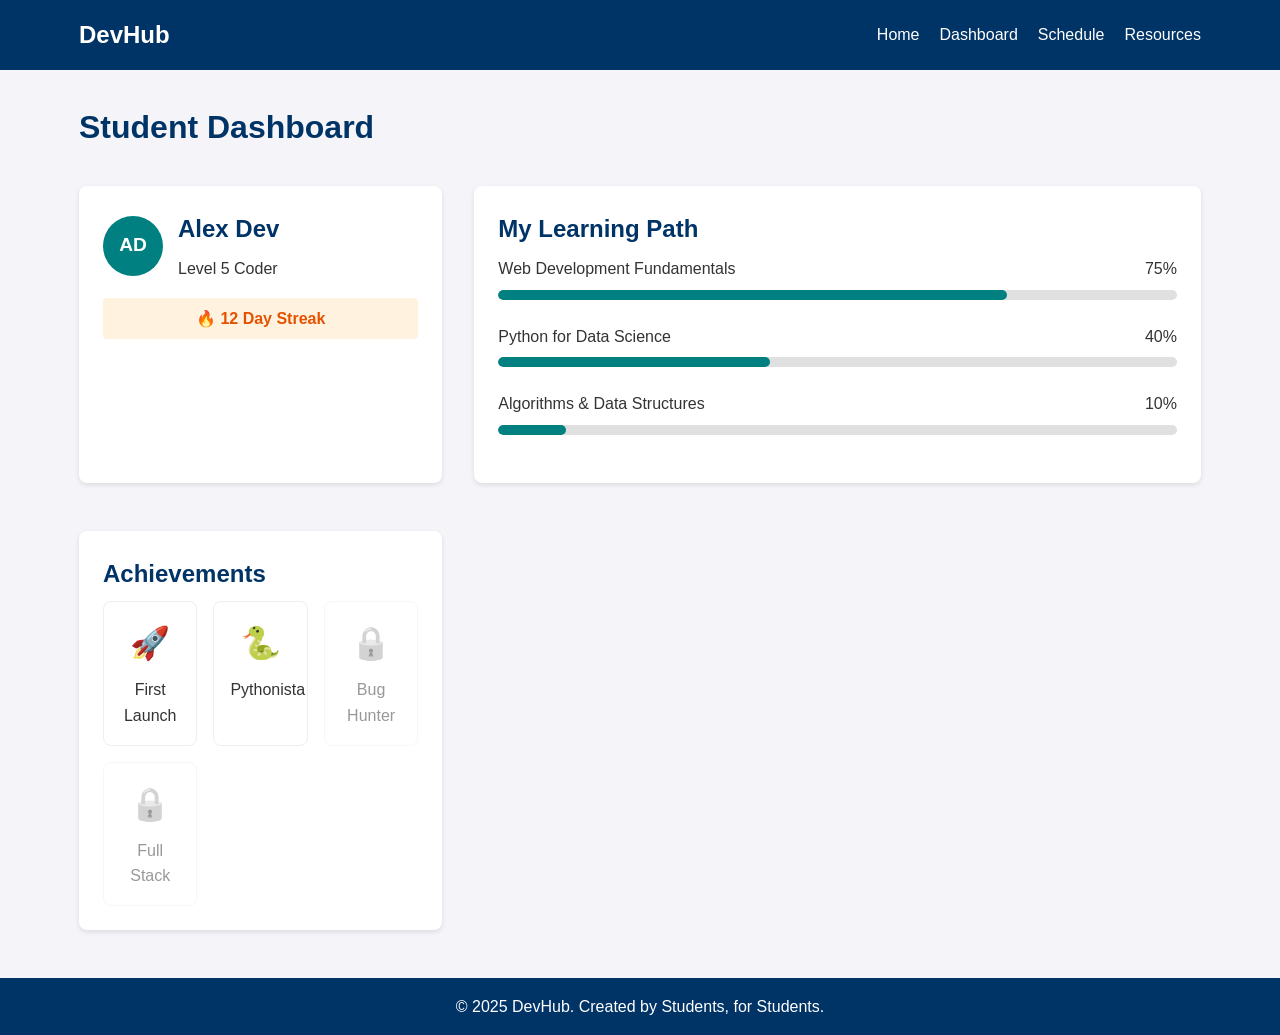
==== dashboard.html @ 488227c8 "Create DevHub website for 2025-2026 Website Design competition - Implemented Home, Dashboard, Schedu" ====
<!DOCTYPE html>
<html lang="en">
<head>
    <meta charset="UTF-8">
    <meta name="viewport" content="width=device-width, initial-scale=1.0">
    <title>Dashboard - DevHub</title>
    <link rel="stylesheet" href="css/styles.css">
    <script src="js/components.js" defer></script>
</head>
<body>
    <header></header>

    <main>
        <div class="container">
            <h1>Student Dashboard</h1>

            <div class="dashboard-grid">
                <!-- User Profile -->
                <section class="profile-card">
                    <div class="profile-header">
                        <div class="avatar">AD</div>
                        <div>
                            <h2>Alex Dev</h2>
                            <p>Level 5 Coder</p>
                        </div>
                    </div>
                    <div class="streak">
                        <p>🔥 12 Day Streak</p>
                    </div>
                </section>

                <!-- Learning Progress -->
                <section class="progress-section">
                    <h2>My Learning Path</h2>
                    <div class="progress-item">
                        <div class="progress-info">
                            <span>Web Development Fundamentals</span>
                            <span>75%</span>
                        </div>
                        <div class="progress-bar-bg">
                            <div class="progress-bar" style="width: 75%;"></div>
                        </div>
                    </div>
                    <div class="progress-item">
                        <div class="progress-info">
                            <span>Python for Data Science</span>
                            <span>40%</span>
                        </div>
                        <div class="progress-bar-bg">
                            <div class="progress-bar" style="width: 40%;"></div>
                        </div>
                    </div>
                    <div class="progress-item">
                        <div class="progress-info">
                            <span>Algorithms & Data Structures</span>
                            <span>10%</span>
                        </div>
                        <div class="progress-bar-bg">
                            <div class="progress-bar" style="width: 10%;"></div>
                        </div>
                    </div>
                </section>

                <!-- Achievements / Badges -->
                <section class="achievements-section">
                    <h2>Achievements</h2>
                    <div class="badges-grid">
                        <div class="badge">
                            <div class="badge-icon">🚀</div>
                            <span>First Launch</span>
                        </div>
                        <div class="badge">
                            <div class="badge-icon">🐍</div>
                            <span>Pythonista</span>
                        </div>
                        <div class="badge locked">
                            <div class="badge-icon">🔒</div>
                            <span>Bug Hunter</span>
                        </div>
                        <div class="badge locked">
                            <div class="badge-icon">🔒</div>
                            <span>Full Stack</span>
                        </div>
                    </div>
                </section>
            </div>
        </div>
    </main>

    <footer></footer>
</body>
</html>
---- css/styles.css ----
:root {
    --primary-color: #003366;
    --secondary-color: #008080;
    --accent-color: #FF9900;
    --bg-color: #f4f4f9;
    --text-color: #333333;
    --white: #ffffff;
    --font-main: 'Segoe UI', Tahoma, Geneva, Verdana, sans-serif;
}

* {
    box-sizing: border-box;
    margin: 0;
    padding: 0;
}

body {
    font-family: var(--font-main);
    background-color: var(--bg-color);
    color: var(--text-color);
    line-height: 1.6;
    display: flex;
    flex-direction: column;
    min-height: 100vh;
}

/* Typography */
h1, h2, h3 {
    color: var(--primary-color);
    margin-bottom: 0.5rem;
}

a {
    text-decoration: none;
    color: var(--primary-color);
}

ul {
    list-style: none;
}

/* Layout */
header {
    background-color: var(--primary-color);
    color: var(--white);
    padding: 1rem 0;
}

.container {
    width: 90%;
    max-width: 1200px;
    margin: 0 auto;
    padding: 0 15px;
}

/* Navigation */
nav {
    display: flex;
    justify-content: space-between;
    align-items: center;
}

.logo {
    font-size: 1.5rem;
    font-weight: bold;
    color: var(--white);
}

.nav-links {
    display: flex;
    gap: 20px;
}

.nav-links a {
    color: var(--white);
    font-weight: 500;
    transition: color 0.3s;
}

.nav-links a:hover {
    color: var(--accent-color);
}

.menu-toggle {
    display: none;
    font-size: 1.5rem;
    cursor: pointer;
}

/* Main Content */
main {
    flex: 1;
    padding: 2rem 0;
}

/* Footer */
footer {
    background-color: var(--primary-color);
    color: var(--white);
    text-align: center;
    padding: 1rem 0;
    margin-top: auto;
}

/* Responsive */
@media (max-width: 768px) {
    .nav-links {
        display: none;
        flex-direction: column;
        width: 100%;
        text-align: center;
        position: absolute;
        top: 60px; /* Adjust based on header height */
        left: 0;
        background-color: var(--primary-color);
        padding: 1rem 0;
    }

    .nav-links.active {
        display: flex;
    }

    .menu-toggle {
        display: block;
    }
}

/* Components */
.btn {
    display: inline-block;
    background-color: var(--secondary-color);
    color: var(--white);
    padding: 0.5rem 1rem;
    border-radius: 5px;
    transition: background 0.3s;
    border: none;
    cursor: pointer;
}

.btn:hover {
    background-color: #006666;
}

.btn-accent {
    background-color: var(--accent-color);
}

.btn-accent:hover {
    background-color: #e68a00;
}

/* Hero Section */
.hero {
    background-color: var(--primary-color);
    color: var(--white);
    padding: 4rem 0;
    text-align: center;
}

.hero h1 {
    color: var(--white);
    font-size: 2.5rem;
    margin-bottom: 1rem;
}

.hero p {
    font-size: 1.2rem;
    margin-bottom: 2rem;
    max-width: 600px;
    margin-left: auto;
    margin-right: auto;
}

/* Features Section */
.features, .testimonials {
    padding: 3rem 0;
    text-align: center;
}

.feature-grid, .testimonial-grid {
    display: grid;
    grid-template-columns: repeat(auto-fit, minmax(250px, 1fr));
    gap: 2rem;
    margin-top: 2rem;
}

.feature-card, .testimonial-card {
    background: var(--white);
    padding: 1.5rem;
    border-radius: 8px;
    box-shadow: 0 2px 5px rgba(0,0,0,0.1);
    text-align: left;
}

.feature-card h3 {
    color: var(--secondary-color);
}

/* Dashboard Styles */
.dashboard-grid {
    display: grid;
    grid-template-columns: 1fr 2fr;
    gap: 2rem;
    margin-top: 2rem;
}

@media (max-width: 768px) {
    .dashboard-grid {
        grid-template-columns: 1fr;
    }
}

.profile-card, .progress-section, .achievements-section {
    background: var(--white);
    padding: 1.5rem;
    border-radius: 8px;
    box-shadow: 0 2px 5px rgba(0,0,0,0.1);
    margin-bottom: 1rem;
}

.profile-header {
    display: flex;
    align-items: center;
    gap: 15px;
    margin-bottom: 1rem;
}

.avatar {
    width: 60px;
    height: 60px;
    background-color: var(--secondary-color);
    color: var(--white);
    border-radius: 50%;
    display: flex;
    align-items: center;
    justify-content: center;
    font-size: 1.2rem;
    font-weight: bold;
}

.streak {
    background-color: #fff3e0;
    color: #e65100;
    padding: 0.5rem;
    border-radius: 4px;
    text-align: center;
    font-weight: bold;
}

.progress-item {
    margin-bottom: 1.5rem;
}

.progress-info {
    display: flex;
    justify-content: space-between;
    margin-bottom: 0.5rem;
    font-weight: 500;
}

.progress-bar-bg {
    background-color: #e0e0e0;
    height: 10px;
    border-radius: 5px;
    overflow: hidden;
}

.progress-bar {
    background-color: var(--secondary-color);
    height: 100%;
    border-radius: 5px;
}

.badges-grid {
    display: grid;
    grid-template-columns: repeat(auto-fit, minmax(80px, 1fr));
    gap: 1rem;
    text-align: center;
}

.badge {
    padding: 1rem;
    border: 1px solid #eee;
    border-radius: 8px;
}

.badge.locked {
    opacity: 0.5;
    filter: grayscale(100%);
}

.badge-icon {
    font-size: 2rem;
    margin-bottom: 0.5rem;
}

/* Schedule Styles */
.schedule-controls {
    margin-bottom: 2rem;
    display: flex;
    gap: 10px;
}

.filter-btn {
    padding: 0.5rem 1.5rem;
    border: 1px solid var(--primary-color);
    background: transparent;
    color: var(--primary-color);
    border-radius: 20px;
    cursor: pointer;
    transition: all 0.3s;
}

.filter-btn:hover, .filter-btn.active {
    background: var(--primary-color);
    color: var(--white);
}

.session-card {
    display: flex;
    align-items: center;
    background: var(--white);
    padding: 1.5rem;
    margin-bottom: 1rem;
    border-radius: 8px;
    box-shadow: 0 2px 5px rgba(0,0,0,0.1);
    transition: transform 0.2s;
}

.session-card:hover {
    transform: translateY(-2px);
}

.session-date {
    background: #e3f2fd;
    color: var(--primary-color);
    padding: 0.5rem 1rem;
    border-radius: 8px;
    text-align: center;
    margin-right: 1.5rem;
    min-width: 70px;
}

.session-date .day {
    display: block;
    font-size: 1.5rem;
    font-weight: bold;
}

.session-date .month {
    font-size: 0.8rem;
    font-weight: bold;
}

.session-details {
    flex: 1;
}

.session-details h3 {
    margin-bottom: 0.2rem;
}

.session-details .time, .session-details .host {
    font-size: 0.9rem;
    color: #666;
    margin-bottom: 0.2rem;
}

.tag {
    display: inline-block;
    font-size: 0.8rem;
    padding: 0.2rem 0.6rem;
    border-radius: 12px;
    margin-top: 0.5rem;
}

.tag.tutoring {
    background: #e0f7fa;
    color: #006064;
}

.tag.study-group {
    background: #f3e5f5;
    color: #4a148c;
}

@media (max-width: 600px) {
    .session-card {
        flex-direction: column;
        text-align: center;
    }
    .session-date {
        margin-right: 0;
        margin-bottom: 1rem;
    }
    .btn {
        margin-top: 1rem;
        width: 100%;
    }
}

/* Resources Styles */
.resources-grid {
    display: grid;
    grid-template-columns: repeat(auto-fit, minmax(300px, 1fr));
    gap: 2rem;
    margin-bottom: 3rem;
}

.resource-card {
    background: var(--white);
    padding: 2rem;
    border-radius: 8px;
    box-shadow: 0 2px 5px rgba(0,0,0,0.1);
    text-align: center;
    transition: transform 0.3s;
}

.resource-card:hover {
    transform: translateY(-5px);
}

.resource-icon {
    font-size: 3rem;
    margin-bottom: 1rem;
}

.text-link {
    color: var(--secondary-color);
    font-weight: bold;
    margin-top: 1rem;
    display: inline-block;
}

/* Quiz Styles */
.quiz-section {
    background: var(--white);
    padding: 2rem;
    border-radius: 8px;
    box-shadow: 0 2px 5px rgba(0,0,0,0.1);
    max-width: 800px;
    margin: 0 auto;
}

.quiz-container {
    margin-top: 1rem;
}

.quiz-options {
    display: flex;
    flex-direction: column;
    gap: 10px;
    margin: 1.5rem 0;
}

.option {
    padding: 1rem;
    border: 2px solid #eee;
    border-radius: 5px;
    cursor: pointer;
    transition: border-color 0.3s;
}

.option:hover {
    border-color: var(--secondary-color);
}

.option input {
    margin-right: 10px;
}

.quiz-result {
    margin-top: 1rem;
    font-weight: bold;
    font-size: 1.1rem;
}

.quiz-result.correct {
    color: green;
}

.quiz-result.incorrect {
    color: red;
}
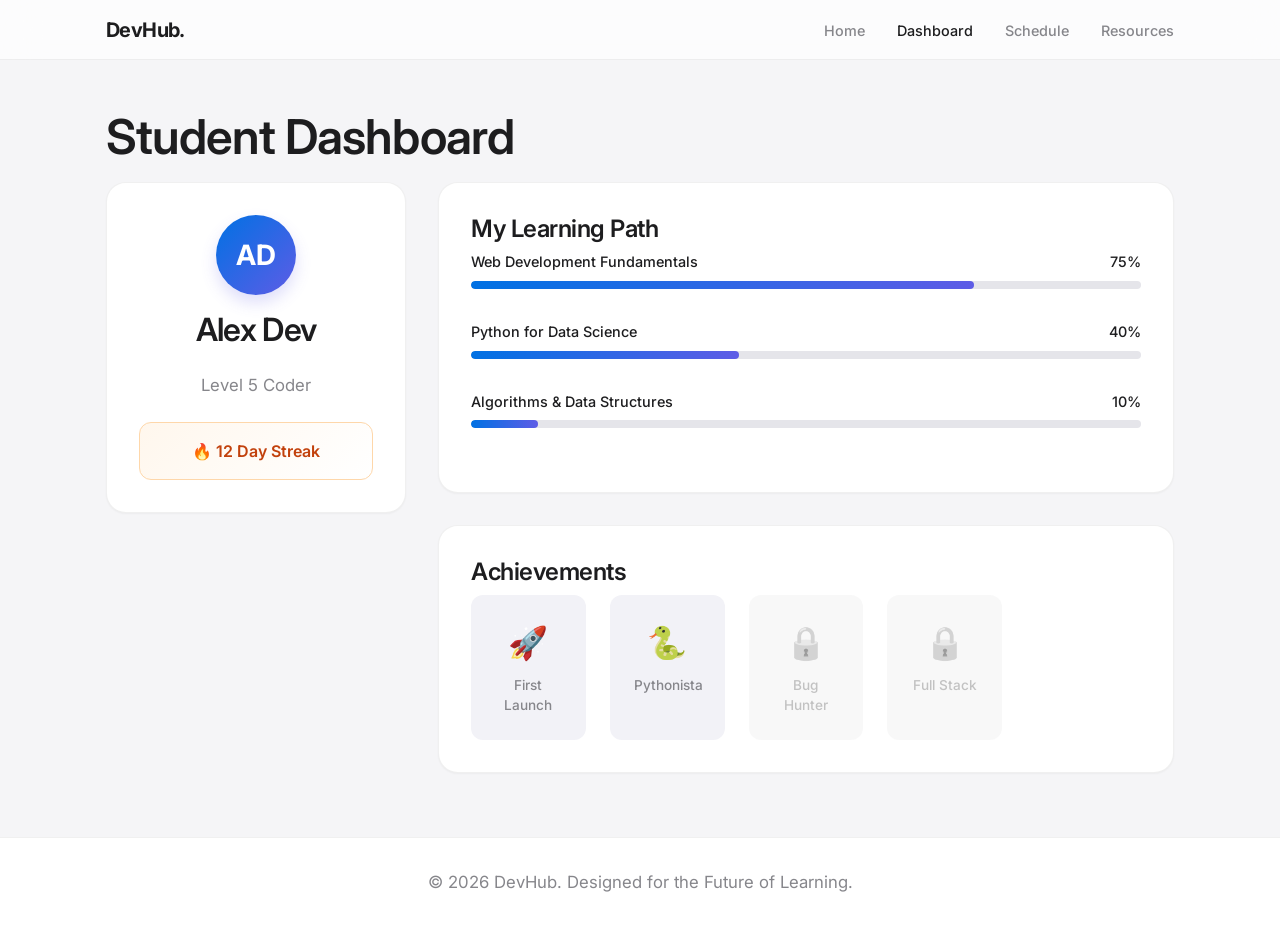
==== commit 1ea5bfcd: "Overhaul UX/UI to Luxury Minimalist Aesthetic Co-authored-by: GetLeadify <157917847+GetLeadify@users" ====
--- a/dashboard.html
+++ b/dashboard.html
@@ -15,78 +15,82 @@
             <h1>Student Dashboard</h1>
 
             <div class="dashboard-grid">
-                <!-- User Profile -->
-                <section class="profile-card">
-                    <div class="profile-header">
-                        <div class="avatar">AD</div>
-                        <div>
+                <!-- Sidebar: User Profile -->
+                <aside>
+                    <div class="profile-card">
+                        <div class="profile-header">
+                            <div class="avatar">AD</div>
                             <h2>Alex Dev</h2>
                             <p>Level 5 Coder</p>
                         </div>
-                    </div>
-                    <div class="streak">
-                        <p>🔥 12 Day Streak</p>
-                    </div>
-                </section>
-
-                <!-- Learning Progress -->
-                <section class="progress-section">
-                    <h2>My Learning Path</h2>
-                    <div class="progress-item">
-                        <div class="progress-info">
-                            <span>Web Development Fundamentals</span>
-                            <span>75%</span>
-                        </div>
-                        <div class="progress-bar-bg">
-                            <div class="progress-bar" style="width: 75%;"></div>
+                        <div class="streak">
+                            🔥 12 Day Streak
                         </div>
                     </div>
-                    <div class="progress-item">
-                        <div class="progress-info">
-                            <span>Python for Data Science</span>
-                            <span>40%</span>
+                </aside>
+
+                <!-- Main Content -->
+                <div class="dashboard-content">
+                    <!-- Learning Progress -->
+                    <section class="card progress-section" style="margin-bottom: 2rem;">
+                        <h3>My Learning Path</h3>
+                        <div class="progress-item">
+                            <div class="progress-info">
+                                <span>Web Development Fundamentals</span>
+                                <span>75%</span>
+                            </div>
+                            <div class="progress-bar-bg">
+                                <div class="progress-bar" style="width: 75%;"></div>
+                            </div>
                         </div>
-                        <div class="progress-bar-bg">
-                            <div class="progress-bar" style="width: 40%;"></div>
+                        <div class="progress-item">
+                            <div class="progress-info">
+                                <span>Python for Data Science</span>
+                                <span>40%</span>
+                            </div>
+                            <div class="progress-bar-bg">
+                                <div class="progress-bar" style="width: 40%;"></div>
+                            </div>
                         </div>
-                    </div>
-                    <div class="progress-item">
-                        <div class="progress-info">
-                            <span>Algorithms & Data Structures</span>
-                            <span>10%</span>
+                        <div class="progress-item">
+                            <div class="progress-info">
+                                <span>Algorithms & Data Structures</span>
+                                <span>10%</span>
+                            </div>
+                            <div class="progress-bar-bg">
+                                <div class="progress-bar" style="width: 10%;"></div>
+                            </div>
                         </div>
-                        <div class="progress-bar-bg">
-                            <div class="progress-bar" style="width: 10%;"></div>
+                    </section>
+
+                    <!-- Achievements / Badges -->
+                    <section class="card achievements-section">
+                        <h3>Achievements</h3>
+                        <div class="badges-grid">
+                            <div class="badge">
+                                <span class="badge-icon">🚀</span>
+                                <span>First Launch</span>
+                            </div>
+                            <div class="badge">
+                                <span class="badge-icon">🐍</span>
+                                <span>Pythonista</span>
+                            </div>
+                            <div class="badge locked">
+                                <span class="badge-icon">🔒</span>
+                                <span>Bug Hunter</span>
+                            </div>
+                            <div class="badge locked">
+                                <span class="badge-icon">🔒</span>
+                                <span>Full Stack</span>
+                            </div>
                         </div>
-                    </div>
-                </section>
-
-                <!-- Achievements / Badges -->
-                <section class="achievements-section">
-                    <h2>Achievements</h2>
-                    <div class="badges-grid">
-                        <div class="badge">
-                            <div class="badge-icon">🚀</div>
-                            <span>First Launch</span>
-                        </div>
-                        <div class="badge">
-                            <div class="badge-icon">🐍</div>
-                            <span>Pythonista</span>
-                        </div>
-                        <div class="badge locked">
-                            <div class="badge-icon">🔒</div>
-                            <span>Bug Hunter</span>
-                        </div>
-                        <div class="badge locked">
-                            <div class="badge-icon">🔒</div>
-                            <span>Full Stack</span>
-                        </div>
-                    </div>
-                </section>
+                    </section>
+                </div>
             </div>
         </div>
     </main>
 
     <footer></footer>
+    <script src="js/script.js"></script>
 </body>
 </html>
--- a/css/styles.css
+++ b/css/styles.css
@@ -1,484 +1,560 @@
+/*
+   DevHub Redesign - Luxury Minimalist Aesthetic
+   Inspired by Apple/Notion Design Systems
+*/
+
+@import url('https://fonts.googleapis.com/css2?family=Inter:wght@400;500;600;700&display=swap');
+
 :root {
-    --primary-color: #003366;
-    --secondary-color: #008080;
-    --accent-color: #FF9900;
-    --bg-color: #f4f4f9;
-    --text-color: #333333;
-    --white: #ffffff;
-    --font-main: 'Segoe UI', Tahoma, Geneva, Verdana, sans-serif;
-}
-
+    /* Color Palette */
+    --bg-body: #F5F5F7;
+    --bg-surface: #FFFFFF;
+    --bg-surface-glass: rgba(255, 255, 255, 0.7);
+
+    --text-primary: #1D1D1F;
+    --text-secondary: #86868B;
+    --text-tertiary: #D2D2D7;
+    --text-inverse: #FFFFFF;
+
+    --accent-primary: #0071E3; /* Apple Blue */
+    --accent-hover: #0077ED;
+    --accent-secondary: #5E5CE6; /* Indigo */
+
+    --success: #34C759;
+    --warning: #FF9F0A;
+    --danger: #FF3B30;
+
+    /* Spacing & Layout */
+    --max-width: 1100px;
+    --header-height: 60px;
+    --radius-sm: 8px;
+    --radius-md: 12px;
+    --radius-lg: 20px;
+    --radius-full: 9999px;
+
+    /* Shadows & Effects */
+    --shadow-sm: 0 1px 2px rgba(0,0,0,0.04);
+    --shadow-md: 0 4px 12px rgba(0,0,0,0.06);
+    --shadow-lg: 0 12px 24px rgba(0,0,0,0.08);
+    --shadow-xl: 0 20px 40px rgba(0,0,0,0.1);
+
+    --border-subtle: 1px solid rgba(0,0,0,0.06);
+    --glass-blur: blur(20px);
+}
+
+/* Reset & Base Styles */
 * {
-    box-sizing: border-box;
     margin: 0;
     padding: 0;
+    box-sizing: border-box;
 }
 
 body {
-    font-family: var(--font-main);
-    background-color: var(--bg-color);
-    color: var(--text-color);
-    line-height: 1.6;
+    font-family: 'Inter', -apple-system, BlinkMacSystemFont, sans-serif;
+    background-color: var(--bg-body);
+    color: var(--text-primary);
+    line-height: 1.5;
+    -webkit-font-smoothing: antialiased;
+    -moz-osx-font-smoothing: grayscale;
     display: flex;
     flex-direction: column;
     min-height: 100vh;
 }
 
-/* Typography */
-h1, h2, h3 {
-    color: var(--primary-color);
-    margin-bottom: 0.5rem;
+img {
+    max-width: 100%;
+    display: block;
 }
 
 a {
     text-decoration: none;
-    color: var(--primary-color);
+    color: inherit;
+    transition: color 0.2s ease;
 }
 
 ul {
     list-style: none;
 }
 
-/* Layout */
-header {
-    background-color: var(--primary-color);
-    color: var(--white);
-    padding: 1rem 0;
-}
-
+/* Typography */
+h1, h2, h3, h4 {
+    color: var(--text-primary);
+    font-weight: 600;
+    letter-spacing: -0.02em;
+    line-height: 1.2;
+}
+
+h1 { font-size: 3rem; margin-bottom: 1rem; }
+h2 { font-size: 2rem; margin-bottom: 1.5rem; }
+h3 { font-size: 1.5rem; margin-bottom: 0.5rem; }
+p { color: var(--text-secondary); margin-bottom: 1rem; font-size: 1.05rem; }
+
+/* Layout Utilities */
 .container {
     width: 90%;
-    max-width: 1200px;
+    max-width: var(--max-width);
     margin: 0 auto;
-    padding: 0 15px;
-}
-
-/* Navigation */
+    padding: 0 1rem;
+}
+
+main {
+    flex: 1;
+    padding-top: 3rem;
+    padding-bottom: 4rem;
+    animation: fadeIn 0.6s ease-out;
+}
+
+/* Header & Navigation */
+header {
+    position: sticky;
+    top: 0;
+    z-index: 1000;
+    background: var(--bg-surface-glass);
+    backdrop-filter: var(--glass-blur);
+    -webkit-backdrop-filter: var(--glass-blur);
+    border-bottom: var(--border-subtle);
+    height: var(--header-height);
+    display: flex;
+    align-items: center;
+}
+
 nav {
     display: flex;
     justify-content: space-between;
     align-items: center;
+    width: 100%;
 }
 
 .logo {
-    font-size: 1.5rem;
-    font-weight: bold;
-    color: var(--white);
+    font-size: 1.25rem;
+    font-weight: 700;
+    color: var(--text-primary);
+    letter-spacing: -0.03em;
 }
 
 .nav-links {
     display: flex;
-    gap: 20px;
+    gap: 2rem;
 }
 
 .nav-links a {
-    color: var(--white);
+    font-size: 0.9rem;
     font-weight: 500;
-    transition: color 0.3s;
-}
-
-.nav-links a:hover {
-    color: var(--accent-color);
+    color: var(--text-secondary);
+}
+
+.nav-links a:hover,
+.nav-links a.active {
+    color: var(--text-primary);
 }
 
 .menu-toggle {
     display: none;
+    cursor: pointer;
     font-size: 1.5rem;
-    cursor: pointer;
-}
-
-/* Main Content */
-main {
-    flex: 1;
-    padding: 2rem 0;
+    color: var(--text-primary);
 }
 
 /* Footer */
 footer {
-    background-color: var(--primary-color);
-    color: var(--white);
-    text-align: center;
-    padding: 1rem 0;
-    margin-top: auto;
-}
-
-/* Responsive */
+    background: var(--bg-surface);
+    border-top: var(--border-subtle);
+    padding: 2rem 0;
+    text-align: center;
+    font-size: 0.9rem;
+    color: var(--text-secondary);
+}
+
+/* Components */
+
+/* Buttons */
+.btn {
+    display: inline-flex;
+    align-items: center;
+    justify-content: center;
+    padding: 0.75rem 1.5rem;
+    border-radius: var(--radius-full);
+    font-weight: 500;
+    font-size: 0.95rem;
+    transition: all 0.2s cubic-bezier(0.25, 0.8, 0.25, 1);
+    cursor: pointer;
+    border: none;
+    gap: 0.5rem;
+}
+
+.btn-primary {
+    background-color: var(--text-primary);
+    color: var(--text-inverse);
+    box-shadow: 0 4px 10px rgba(0,0,0,0.15);
+}
+
+.btn-primary:hover {
+    transform: translateY(-2px);
+    box-shadow: 0 8px 16px rgba(0,0,0,0.2);
+    background-color: #000;
+}
+
+.btn-accent {
+    background-color: var(--accent-primary);
+    color: white;
+}
+
+.btn-accent:hover {
+    background-color: var(--accent-hover);
+    transform: translateY(-1px);
+    box-shadow: 0 4px 12px rgba(0, 113, 227, 0.3);
+}
+
+.btn-secondary {
+    background-color: transparent;
+    color: var(--accent-primary);
+    font-weight: 600;
+}
+
+.btn-secondary:hover {
+    color: var(--accent-hover);
+    text-decoration: underline;
+}
+
+/* Cards */
+.card, .feature-card, .testimonial-card, .profile-card, .resource-card, .session-card {
+    background: var(--bg-surface);
+    border-radius: var(--radius-lg);
+    padding: 2rem;
+    box-shadow: var(--shadow-sm);
+    border: var(--border-subtle);
+    transition: all 0.3s cubic-bezier(0.25, 0.8, 0.25, 1);
+}
+
+.card:hover, .feature-card:hover, .testimonial-card:hover, .resource-card:hover, .session-card:hover {
+    transform: translateY(-4px);
+    box-shadow: var(--shadow-xl);
+}
+
+/* Hero Section */
+.hero {
+    text-align: center;
+    padding: 6rem 0;
+    max-width: 800px;
+    margin: 0 auto;
+}
+
+.hero h1 {
+    font-size: 4rem;
+    letter-spacing: -0.04em;
+    background: linear-gradient(180deg, rgba(0,0,0,1) 0%, rgba(60,60,60,1) 100%);
+    -webkit-background-clip: text;
+    -webkit-text-fill-color: transparent;
+    margin-bottom: 1.5rem;
+}
+
+.hero p {
+    font-size: 1.35rem;
+    color: var(--text-secondary);
+    line-height: 1.6;
+    margin-bottom: 2.5rem;
+    max-width: 600px;
+    margin-left: auto;
+    margin-right: auto;
+}
+
+.hero-actions {
+    display: flex;
+    gap: 1rem;
+    justify-content: center;
+}
+
+/* Grids */
+.grid-3 {
+    display: grid;
+    grid-template-columns: repeat(auto-fit, minmax(300px, 1fr));
+    gap: 2rem;
+}
+
+.grid-2 {
+    display: grid;
+    grid-template-columns: repeat(auto-fit, minmax(350px, 1fr));
+    gap: 2rem;
+}
+
+/* Dashboard Specifics */
+.dashboard-grid {
+    display: grid;
+    grid-template-columns: 300px 1fr;
+    gap: 2rem;
+}
+
+.profile-header {
+    text-align: center;
+    margin-bottom: 1.5rem;
+}
+
+.avatar {
+    width: 80px;
+    height: 80px;
+    background: linear-gradient(135deg, var(--accent-primary), var(--accent-secondary));
+    color: white;
+    border-radius: 50%;
+    display: flex;
+    align-items: center;
+    justify-content: center;
+    font-size: 1.75rem;
+    font-weight: 700;
+    margin: 0 auto 1rem;
+    box-shadow: 0 8px 16px rgba(94, 92, 230, 0.2);
+}
+
+.streak {
+    background: linear-gradient(135deg, #fff7ed, #fff);
+    border: 1px solid #fed7aa;
+    color: #c2410c;
+    padding: 1rem;
+    border-radius: var(--radius-md);
+    text-align: center;
+    font-weight: 600;
+}
+
+.progress-item {
+    margin-bottom: 2rem;
+}
+
+.progress-info {
+    display: flex;
+    justify-content: space-between;
+    margin-bottom: 0.5rem;
+    font-size: 0.9rem;
+    font-weight: 500;
+}
+
+.progress-bar-bg {
+    height: 8px;
+    background: #E5E5EA;
+    border-radius: 10px;
+    overflow: hidden;
+}
+
+.progress-bar {
+    height: 100%;
+    background: var(--accent-primary);
+    border-radius: 10px;
+    background-image: linear-gradient(90deg, var(--accent-primary), var(--accent-secondary));
+}
+
+.badges-grid {
+    display: grid;
+    grid-template-columns: repeat(auto-fill, minmax(100px, 1fr));
+    gap: 1.5rem;
+}
+
+.badge {
+    background: #F2F2F7;
+    padding: 1.5rem;
+    border-radius: var(--radius-md);
+    text-align: center;
+    transition: transform 0.2s;
+    font-size: 0.85rem;
+    font-weight: 500;
+    color: var(--text-secondary);
+}
+
+.badge:hover:not(.locked) {
+    background: white;
+    box-shadow: var(--shadow-md);
+    transform: scale(1.05);
+}
+
+.badge.locked {
+    opacity: 0.5;
+    filter: grayscale(1);
+}
+
+.badge-icon {
+    font-size: 2rem;
+    margin-bottom: 0.5rem;
+    display: block;
+}
+
+/* Schedule Specifics */
+.schedule-controls {
+    display: flex;
+    background: #E5E5EA;
+    padding: 4px;
+    border-radius: var(--radius-full);
+    display: inline-flex;
+    margin-bottom: 2rem;
+}
+
+.filter-btn {
+    padding: 0.5rem 1.5rem;
+    border-radius: var(--radius-full);
+    border: none;
+    background: transparent;
+    color: var(--text-secondary);
+    font-weight: 500;
+    font-size: 0.9rem;
+    cursor: pointer;
+    transition: all 0.2s;
+}
+
+.filter-btn.active {
+    background: white;
+    color: var(--text-primary);
+    box-shadow: 0 2px 4px rgba(0,0,0,0.1);
+}
+
+.session-card {
+    display: flex;
+    align-items: center;
+    padding: 1.5rem;
+    gap: 2rem;
+    margin-bottom: 1rem;
+}
+
+.session-date {
+    text-align: center;
+    min-width: 60px;
+}
+
+.session-date .day {
+    display: block;
+    font-size: 1.75rem;
+    font-weight: 700;
+    color: var(--text-primary);
+}
+
+.session-date .month {
+    font-size: 0.75rem;
+    text-transform: uppercase;
+    color: var(--text-secondary);
+    font-weight: 600;
+    letter-spacing: 0.05em;
+}
+
+.session-details h3 {
+    margin-bottom: 0.25rem;
+    font-size: 1.2rem;
+}
+
+.session-details p {
+    margin-bottom: 0.25rem;
+    font-size: 0.9rem;
+}
+
+.tag {
+    display: inline-block;
+    padding: 0.25rem 0.75rem;
+    border-radius: var(--radius-full);
+    font-size: 0.75rem;
+    font-weight: 600;
+    margin-top: 0.5rem;
+}
+
+.tag.tutoring { background: rgba(52, 199, 89, 0.1); color: var(--success); }
+.tag.study-group { background: rgba(94, 92, 230, 0.1); color: var(--accent-secondary); }
+
+/* Resources Specifics */
+.resource-icon {
+    font-size: 2.5rem;
+    margin-bottom: 1rem;
+    color: var(--text-primary);
+}
+
+.quiz-section {
+    background: white;
+    padding: 3rem;
+    border-radius: var(--radius-lg);
+    box-shadow: var(--shadow-md);
+    margin-top: 3rem;
+    text-align: center;
+    border: var(--border-subtle);
+}
+
+.quiz-options {
+    display: flex;
+    flex-direction: column;
+    gap: 1rem;
+    margin: 2rem 0;
+    text-align: left;
+}
+
+.option {
+    padding: 1rem 1.5rem;
+    border: 1px solid #E5E5EA;
+    border-radius: var(--radius-md);
+    cursor: pointer;
+    transition: all 0.2s;
+    display: flex;
+    align-items: center;
+    gap: 1rem;
+    font-weight: 500;
+}
+
+.option:hover {
+    border-color: var(--accent-primary);
+    background: rgba(0, 113, 227, 0.02);
+}
+
+.option input {
+    accent-color: var(--accent-primary);
+}
+
+.quiz-result {
+    margin-top: 1rem;
+    font-weight: 600;
+}
+.quiz-result.correct { color: var(--success); }
+.quiz-result.incorrect { color: var(--danger); }
+
+/* Mobile Responsive */
 @media (max-width: 768px) {
+    .hero h1 { font-size: 2.5rem; }
+
+    .dashboard-grid {
+        grid-template-columns: 1fr;
+    }
+
     .nav-links {
+        position: fixed;
+        top: var(--header-height);
+        left: 0;
+        right: 0;
+        background: var(--bg-surface);
+        flex-direction: column;
+        padding: 2rem;
+        gap: 1.5rem;
+        border-bottom: var(--border-subtle);
         display: none;
-        flex-direction: column;
-        width: 100%;
-        text-align: center;
-        position: absolute;
-        top: 60px; /* Adjust based on header height */
-        left: 0;
-        background-color: var(--primary-color);
-        padding: 1rem 0;
     }
 
     .nav-links.active {
         display: flex;
+        animation: slideDown 0.3s ease-out;
     }
 
     .menu-toggle {
         display: block;
     }
-}
-
-/* Components */
-.btn {
-    display: inline-block;
-    background-color: var(--secondary-color);
-    color: var(--white);
-    padding: 0.5rem 1rem;
-    border-radius: 5px;
-    transition: background 0.3s;
-    border: none;
-    cursor: pointer;
-}
-
-.btn:hover {
-    background-color: #006666;
-}
-
-.btn-accent {
-    background-color: var(--accent-color);
-}
-
-.btn-accent:hover {
-    background-color: #e68a00;
-}
-
-/* Hero Section */
-.hero {
-    background-color: var(--primary-color);
-    color: var(--white);
-    padding: 4rem 0;
-    text-align: center;
-}
-
-.hero h1 {
-    color: var(--white);
-    font-size: 2.5rem;
-    margin-bottom: 1rem;
-}
-
-.hero p {
-    font-size: 1.2rem;
-    margin-bottom: 2rem;
-    max-width: 600px;
-    margin-left: auto;
-    margin-right: auto;
-}
-
-/* Features Section */
-.features, .testimonials {
-    padding: 3rem 0;
-    text-align: center;
-}
-
-.feature-grid, .testimonial-grid {
-    display: grid;
-    grid-template-columns: repeat(auto-fit, minmax(250px, 1fr));
-    gap: 2rem;
-    margin-top: 2rem;
-}
-
-.feature-card, .testimonial-card {
-    background: var(--white);
-    padding: 1.5rem;
-    border-radius: 8px;
-    box-shadow: 0 2px 5px rgba(0,0,0,0.1);
-    text-align: left;
-}
-
-.feature-card h3 {
-    color: var(--secondary-color);
-}
-
-/* Dashboard Styles */
-.dashboard-grid {
-    display: grid;
-    grid-template-columns: 1fr 2fr;
-    gap: 2rem;
-    margin-top: 2rem;
-}
-
-@media (max-width: 768px) {
-    .dashboard-grid {
-        grid-template-columns: 1fr;
-    }
-}
-
-.profile-card, .progress-section, .achievements-section {
-    background: var(--white);
-    padding: 1.5rem;
-    border-radius: 8px;
-    box-shadow: 0 2px 5px rgba(0,0,0,0.1);
-    margin-bottom: 1rem;
-}
-
-.profile-header {
-    display: flex;
-    align-items: center;
-    gap: 15px;
-    margin-bottom: 1rem;
-}
-
-.avatar {
-    width: 60px;
-    height: 60px;
-    background-color: var(--secondary-color);
-    color: var(--white);
-    border-radius: 50%;
-    display: flex;
-    align-items: center;
-    justify-content: center;
-    font-size: 1.2rem;
-    font-weight: bold;
-}
-
-.streak {
-    background-color: #fff3e0;
-    color: #e65100;
-    padding: 0.5rem;
-    border-radius: 4px;
-    text-align: center;
-    font-weight: bold;
-}
-
-.progress-item {
-    margin-bottom: 1.5rem;
-}
-
-.progress-info {
-    display: flex;
-    justify-content: space-between;
-    margin-bottom: 0.5rem;
-    font-weight: 500;
-}
-
-.progress-bar-bg {
-    background-color: #e0e0e0;
-    height: 10px;
-    border-radius: 5px;
-    overflow: hidden;
-}
-
-.progress-bar {
-    background-color: var(--secondary-color);
-    height: 100%;
-    border-radius: 5px;
-}
-
-.badges-grid {
-    display: grid;
-    grid-template-columns: repeat(auto-fit, minmax(80px, 1fr));
-    gap: 1rem;
-    text-align: center;
-}
-
-.badge {
-    padding: 1rem;
-    border: 1px solid #eee;
-    border-radius: 8px;
-}
-
-.badge.locked {
-    opacity: 0.5;
-    filter: grayscale(100%);
-}
-
-.badge-icon {
-    font-size: 2rem;
-    margin-bottom: 0.5rem;
-}
-
-/* Schedule Styles */
-.schedule-controls {
-    margin-bottom: 2rem;
-    display: flex;
-    gap: 10px;
-}
-
-.filter-btn {
-    padding: 0.5rem 1.5rem;
-    border: 1px solid var(--primary-color);
-    background: transparent;
-    color: var(--primary-color);
-    border-radius: 20px;
-    cursor: pointer;
-    transition: all 0.3s;
-}
-
-.filter-btn:hover, .filter-btn.active {
-    background: var(--primary-color);
-    color: var(--white);
-}
-
-.session-card {
-    display: flex;
-    align-items: center;
-    background: var(--white);
-    padding: 1.5rem;
-    margin-bottom: 1rem;
-    border-radius: 8px;
-    box-shadow: 0 2px 5px rgba(0,0,0,0.1);
-    transition: transform 0.2s;
-}
-
-.session-card:hover {
-    transform: translateY(-2px);
-}
-
-.session-date {
-    background: #e3f2fd;
-    color: var(--primary-color);
-    padding: 0.5rem 1rem;
-    border-radius: 8px;
-    text-align: center;
-    margin-right: 1.5rem;
-    min-width: 70px;
-}
-
-.session-date .day {
-    display: block;
-    font-size: 1.5rem;
-    font-weight: bold;
-}
-
-.session-date .month {
-    font-size: 0.8rem;
-    font-weight: bold;
-}
-
-.session-details {
-    flex: 1;
-}
-
-.session-details h3 {
-    margin-bottom: 0.2rem;
-}
-
-.session-details .time, .session-details .host {
-    font-size: 0.9rem;
-    color: #666;
-    margin-bottom: 0.2rem;
-}
-
-.tag {
-    display: inline-block;
-    font-size: 0.8rem;
-    padding: 0.2rem 0.6rem;
-    border-radius: 12px;
-    margin-top: 0.5rem;
-}
-
-.tag.tutoring {
-    background: #e0f7fa;
-    color: #006064;
-}
-
-.tag.study-group {
-    background: #f3e5f5;
-    color: #4a148c;
-}
-
-@media (max-width: 600px) {
+
     .session-card {
         flex-direction: column;
-        text-align: center;
+        align-items: flex-start;
+        gap: 1rem;
     }
+
     .session-date {
-        margin-right: 0;
-        margin-bottom: 1rem;
+        display: flex;
+        align-items: baseline;
+        gap: 0.5rem;
     }
-    .btn {
-        margin-top: 1rem;
-        width: 100%;
-    }
-}
-
-/* Resources Styles */
-.resources-grid {
-    display: grid;
-    grid-template-columns: repeat(auto-fit, minmax(300px, 1fr));
-    gap: 2rem;
-    margin-bottom: 3rem;
-}
-
-.resource-card {
-    background: var(--white);
-    padding: 2rem;
-    border-radius: 8px;
-    box-shadow: 0 2px 5px rgba(0,0,0,0.1);
-    text-align: center;
-    transition: transform 0.3s;
-}
-
-.resource-card:hover {
-    transform: translateY(-5px);
-}
-
-.resource-icon {
-    font-size: 3rem;
-    margin-bottom: 1rem;
-}
-
-.text-link {
-    color: var(--secondary-color);
-    font-weight: bold;
-    margin-top: 1rem;
-    display: inline-block;
-}
-
-/* Quiz Styles */
-.quiz-section {
-    background: var(--white);
-    padding: 2rem;
-    border-radius: 8px;
-    box-shadow: 0 2px 5px rgba(0,0,0,0.1);
-    max-width: 800px;
-    margin: 0 auto;
-}
-
-.quiz-container {
-    margin-top: 1rem;
-}
-
-.quiz-options {
-    display: flex;
-    flex-direction: column;
-    gap: 10px;
-    margin: 1.5rem 0;
-}
-
-.option {
-    padding: 1rem;
-    border: 2px solid #eee;
-    border-radius: 5px;
-    cursor: pointer;
-    transition: border-color 0.3s;
-}
-
-.option:hover {
-    border-color: var(--secondary-color);
-}
-
-.option input {
-    margin-right: 10px;
-}
-
-.quiz-result {
-    margin-top: 1rem;
-    font-weight: bold;
-    font-size: 1.1rem;
-}
-
-.quiz-result.correct {
-    color: green;
-}
-
-.quiz-result.incorrect {
-    color: red;
-}
+}
+
+/* Animations */
+@keyframes fadeIn {
+    from { opacity: 0; transform: translateY(10px); }
+    to { opacity: 1; transform: translateY(0); }
+}
+
+@keyframes slideDown {
+    from { opacity: 0; transform: translateY(-10px); }
+    to { opacity: 1; transform: translateY(0); }
+}
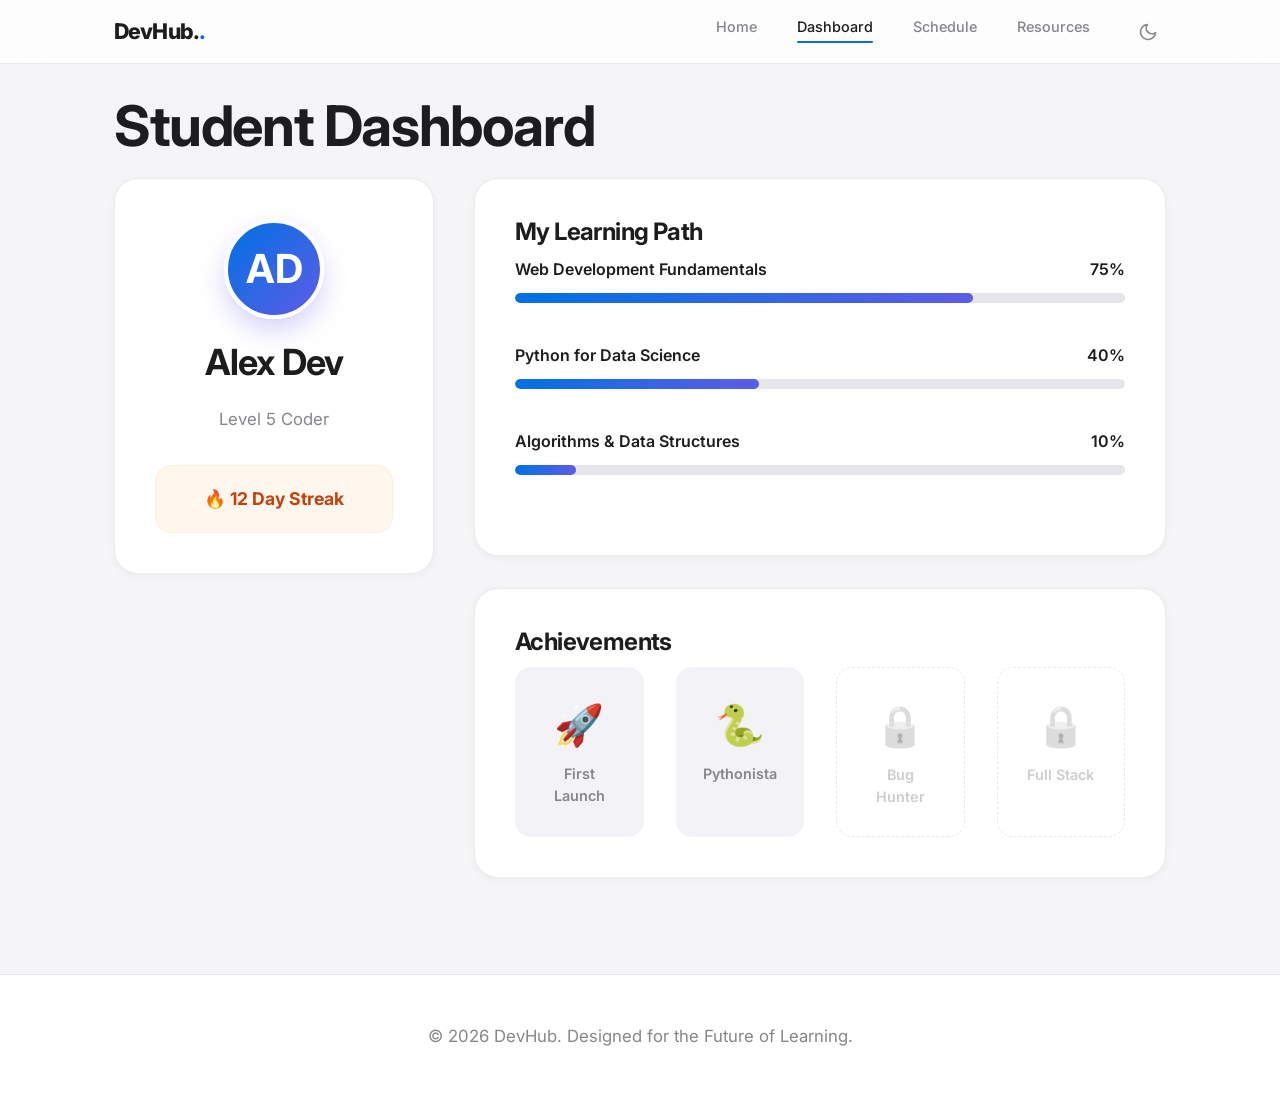
==== commit d5fefaec: "Polish UI/UX with Dark Mode and 3D Interactions - Added Dark Mode support with persistent toggle and" ====
--- a/dashboard.html
+++ b/dashboard.html
@@ -6,6 +6,7 @@
     <title>Dashboard - DevHub</title>
     <link rel="stylesheet" href="css/styles.css">
     <script src="js/components.js" defer></script>
+    <script src="js/script.js" defer></script>
 </head>
 <body>
     <header></header>
@@ -91,6 +92,5 @@
     </main>
 
     <footer></footer>
-    <script src="js/script.js"></script>
 </body>
 </html>
--- a/css/styles.css
+++ b/css/styles.css
@@ -1,15 +1,16 @@
 /*
    DevHub Redesign - Luxury Minimalist Aesthetic
    Inspired by Apple/Notion Design Systems
+   Refined for "Better" Polish
 */
 
-@import url('https://fonts.googleapis.com/css2?family=Inter:wght@400;500;600;700&display=swap');
+@import url('https://fonts.googleapis.com/css2?family=Inter:wght@400;500;600;700;800&display=swap');
 
 :root {
     /* Color Palette */
     --bg-body: #F5F5F7;
     --bg-surface: #FFFFFF;
-    --bg-surface-glass: rgba(255, 255, 255, 0.7);
+    --bg-surface-glass: rgba(255, 255, 255, 0.75);
 
     --text-primary: #1D1D1F;
     --text-secondary: #86868B;
@@ -26,20 +27,47 @@
 
     /* Spacing & Layout */
     --max-width: 1100px;
-    --header-height: 60px;
+    --header-height: 64px;
     --radius-sm: 8px;
-    --radius-md: 12px;
-    --radius-lg: 20px;
+    --radius-md: 16px;
+    --radius-lg: 24px;
     --radius-full: 9999px;
 
     /* Shadows & Effects */
-    --shadow-sm: 0 1px 2px rgba(0,0,0,0.04);
-    --shadow-md: 0 4px 12px rgba(0,0,0,0.06);
-    --shadow-lg: 0 12px 24px rgba(0,0,0,0.08);
-    --shadow-xl: 0 20px 40px rgba(0,0,0,0.1);
-
-    --border-subtle: 1px solid rgba(0,0,0,0.06);
-    --glass-blur: blur(20px);
+    --shadow-sm: 0 2px 8px rgba(0,0,0,0.04);
+    --shadow-md: 0 8px 24px rgba(0,0,0,0.06);
+    --shadow-lg: 0 16px 40px rgba(0,0,0,0.08);
+    --shadow-xl: 0 24px 60px rgba(0,0,0,0.12);
+
+    --border-subtle: 1px solid rgba(0,0,0,0.08);
+    --glass-blur: blur(24px);
+
+    --hero-gradient-start: rgba(29,29,31,1);
+    --hero-gradient-end: rgba(66,66,69,1);
+
+    /* Animation Timing */
+    --ease-out: cubic-bezier(0.215, 0.61, 0.355, 1);
+}
+
+[data-theme="dark"] {
+    --bg-body: #000000;
+    --bg-surface: #1C1C1E;
+    --bg-surface-glass: rgba(28, 28, 30, 0.75);
+
+    --text-primary: #F5F5F7;
+    --text-secondary: #A1A1A6;
+    --text-tertiary: #48484A;
+    --text-inverse: #000000;
+
+    --shadow-sm: 0 2px 8px rgba(0,0,0,0.2);
+    --shadow-md: 0 8px 24px rgba(0,0,0,0.3);
+    --shadow-lg: 0 16px 40px rgba(0,0,0,0.4);
+    --shadow-xl: 0 24px 60px rgba(0,0,0,0.5);
+
+    --border-subtle: 1px solid rgba(255,255,255,0.1);
+
+    --hero-gradient-start: #FFFFFF;
+    --hero-gradient-end: #A1A1A6;
 }
 
 /* Reset & Base Styles */
@@ -59,6 +87,7 @@
     display: flex;
     flex-direction: column;
     min-height: 100vh;
+    overflow-x: hidden;
 }
 
 img {
@@ -79,29 +108,28 @@
 /* Typography */
 h1, h2, h3, h4 {
     color: var(--text-primary);
-    font-weight: 600;
-    letter-spacing: -0.02em;
-    line-height: 1.2;
-}
-
-h1 { font-size: 3rem; margin-bottom: 1rem; }
-h2 { font-size: 2rem; margin-bottom: 1.5rem; }
-h3 { font-size: 1.5rem; margin-bottom: 0.5rem; }
-p { color: var(--text-secondary); margin-bottom: 1rem; font-size: 1.05rem; }
+    font-weight: 700;
+    letter-spacing: -0.025em;
+    line-height: 1.1;
+}
+
+h1 { font-size: 3.5rem; margin-bottom: 1.25rem; }
+h2 { font-size: 2.25rem; margin-bottom: 1.5rem; }
+h3 { font-size: 1.5rem; margin-bottom: 0.75rem; }
+p { color: var(--text-secondary); margin-bottom: 1rem; font-size: 1.05rem; line-height: 1.6; }
 
 /* Layout Utilities */
 .container {
     width: 90%;
     max-width: var(--max-width);
     margin: 0 auto;
-    padding: 0 1rem;
+    padding: 0 1.5rem;
 }
 
 main {
     flex: 1;
-    padding-top: 3rem;
-    padding-bottom: 4rem;
-    animation: fadeIn 0.6s ease-out;
+    padding-top: 2rem;
+    padding-bottom: 6rem;
 }
 
 /* Header & Navigation */
@@ -116,6 +144,7 @@
     height: var(--header-height);
     display: flex;
     align-items: center;
+    transition: background 0.3s ease;
 }
 
 nav {
@@ -126,32 +155,50 @@
 }
 
 .logo {
-    font-size: 1.25rem;
-    font-weight: 700;
-    color: var(--text-primary);
-    letter-spacing: -0.03em;
+    font-size: 1.35rem;
+    font-weight: 800;
+    color: var(--text-primary);
+    letter-spacing: -0.04em;
+    position: relative;
+}
+
+.logo::after {
+    content: '.';
+    color: var(--accent-primary);
 }
 
 .nav-links {
     display: flex;
-    gap: 2rem;
+    gap: 2.5rem;
 }
 
 .nav-links a {
     font-size: 0.9rem;
     font-weight: 500;
     color: var(--text-secondary);
+    position: relative;
+    padding: 0.5rem 0;
 }
 
 .nav-links a:hover,
 .nav-links a.active {
     color: var(--text-primary);
+}
+
+.nav-links a.active::after {
+    content: '';
+    position: absolute;
+    bottom: 0;
+    left: 0;
+    width: 100%;
+    height: 2px;
+    background: var(--accent-primary);
+    border-radius: 2px;
 }
 
 .menu-toggle {
     display: none;
     cursor: pointer;
-    font-size: 1.5rem;
     color: var(--text-primary);
 }
 
@@ -159,7 +206,7 @@
 footer {
     background: var(--bg-surface);
     border-top: var(--border-subtle);
-    padding: 2rem 0;
+    padding: 3rem 0;
     text-align: center;
     font-size: 0.9rem;
     color: var(--text-secondary);
@@ -172,25 +219,26 @@
     display: inline-flex;
     align-items: center;
     justify-content: center;
-    padding: 0.75rem 1.5rem;
+    padding: 0.875rem 2rem;
     border-radius: var(--radius-full);
-    font-weight: 500;
-    font-size: 0.95rem;
-    transition: all 0.2s cubic-bezier(0.25, 0.8, 0.25, 1);
+    font-weight: 600;
+    font-size: 1rem;
+    transition: all 0.3s var(--ease-out);
     cursor: pointer;
     border: none;
     gap: 0.5rem;
+    letter-spacing: -0.01em;
 }
 
 .btn-primary {
     background-color: var(--text-primary);
     color: var(--text-inverse);
-    box-shadow: 0 4px 10px rgba(0,0,0,0.15);
+    box-shadow: 0 4px 12px rgba(0,0,0,0.1);
 }
 
 .btn-primary:hover {
     transform: translateY(-2px);
-    box-shadow: 0 8px 16px rgba(0,0,0,0.2);
+    box-shadow: 0 10px 20px rgba(0,0,0,0.15);
     background-color: #000;
 }
 
@@ -202,175 +250,230 @@
 .btn-accent:hover {
     background-color: var(--accent-hover);
     transform: translateY(-1px);
-    box-shadow: 0 4px 12px rgba(0, 113, 227, 0.3);
+    box-shadow: 0 4px 15px rgba(0, 113, 227, 0.4);
 }
 
 .btn-secondary {
-    background-color: transparent;
-    color: var(--accent-primary);
-    font-weight: 600;
+    background-color: rgba(0,0,0,0.03);
+    color: var(--text-primary);
+    transition: background 0.2s;
 }
 
 .btn-secondary:hover {
-    color: var(--accent-hover);
-    text-decoration: underline;
+    background-color: rgba(0,0,0,0.06);
 }
 
 /* Cards */
 .card, .feature-card, .testimonial-card, .profile-card, .resource-card, .session-card {
     background: var(--bg-surface);
     border-radius: var(--radius-lg);
-    padding: 2rem;
+    padding: 2.5rem;
     box-shadow: var(--shadow-sm);
     border: var(--border-subtle);
-    transition: all 0.3s cubic-bezier(0.25, 0.8, 0.25, 1);
+    transition: all 0.4s var(--ease-out);
+    position: relative;
+    overflow: hidden;
 }
 
 .card:hover, .feature-card:hover, .testimonial-card:hover, .resource-card:hover, .session-card:hover {
-    transform: translateY(-4px);
-    box-shadow: var(--shadow-xl);
+    transform: translateY(-6px);
+    box-shadow: var(--shadow-lg);
+    border-color: rgba(0,0,0,0.04);
 }
 
 /* Hero Section */
 .hero {
     text-align: center;
-    padding: 6rem 0;
-    max-width: 800px;
-    margin: 0 auto;
+    padding: 8rem 0 6rem;
+    position: relative;
+    overflow: hidden;
+}
+
+/* Abstract Mesh Gradient Background for Hero */
+.hero::before {
+    content: '';
+    position: absolute;
+    top: -50%;
+    left: 50%;
+    transform: translateX(-50%);
+    width: 140%;
+    height: 150%;
+    background: radial-gradient(circle at 50% 50%, rgba(0, 113, 227, 0.08) 0%, rgba(94, 92, 230, 0.05) 30%, rgba(255,255,255,0) 70%);
+    z-index: -1;
+    animation: pulse 10s ease-in-out infinite alternate;
+}
+
+.hero::after {
+    content: '';
+    position: absolute;
+    top: 0;
+    left: 20%;
+    width: 100%;
+    height: 120%;
+    background: radial-gradient(circle, rgba(94, 92, 230, 0.08) 0%, rgba(0,0,0,0) 60%);
+    z-index: -2;
+    opacity: 0.6;
+    animation: float 15s ease-in-out infinite alternate-reverse;
+}
+
+@keyframes pulse {
+    0% { transform: translateX(-50%) scale(1); opacity: 0.8; }
+    100% { transform: translateX(-50%) scale(1.1); opacity: 1; }
+}
+
+@keyframes float {
+    0% { transform: translate(0, 0) scale(1); }
+    100% { transform: translate(-50px, 50px) scale(1.1); }
 }
 
 .hero h1 {
-    font-size: 4rem;
+    font-size: 4.5rem;
     letter-spacing: -0.04em;
-    background: linear-gradient(180deg, rgba(0,0,0,1) 0%, rgba(60,60,60,1) 100%);
+    background: linear-gradient(180deg, var(--hero-gradient-start) 0%, var(--hero-gradient-end) 100%);
     -webkit-background-clip: text;
     -webkit-text-fill-color: transparent;
     margin-bottom: 1.5rem;
-}
-
-.hero p {
-    font-size: 1.35rem;
-    color: var(--text-secondary);
-    line-height: 1.6;
-    margin-bottom: 2.5rem;
-    max-width: 600px;
+    max-width: 900px;
     margin-left: auto;
     margin-right: auto;
 }
 
+.hero p {
+    font-size: 1.5rem;
+    color: var(--text-secondary);
+    line-height: 1.5;
+    margin-bottom: 3rem;
+    max-width: 650px;
+    margin-left: auto;
+    margin-right: auto;
+}
+
 .hero-actions {
     display: flex;
-    gap: 1rem;
+    gap: 1.5rem;
     justify-content: center;
 }
 
 /* Grids */
 .grid-3 {
     display: grid;
-    grid-template-columns: repeat(auto-fit, minmax(300px, 1fr));
-    gap: 2rem;
+    grid-template-columns: repeat(auto-fit, minmax(320px, 1fr));
+    gap: 2.5rem;
 }
 
 .grid-2 {
     display: grid;
-    grid-template-columns: repeat(auto-fit, minmax(350px, 1fr));
-    gap: 2rem;
+    grid-template-columns: repeat(auto-fit, minmax(400px, 1fr));
+    gap: 2.5rem;
 }
 
 /* Dashboard Specifics */
 .dashboard-grid {
     display: grid;
-    grid-template-columns: 300px 1fr;
-    gap: 2rem;
+    grid-template-columns: 320px 1fr;
+    gap: 2.5rem;
 }
 
 .profile-header {
     text-align: center;
-    margin-bottom: 1.5rem;
+    margin-bottom: 2rem;
 }
 
 .avatar {
-    width: 80px;
-    height: 80px;
+    width: 100px;
+    height: 100px;
     background: linear-gradient(135deg, var(--accent-primary), var(--accent-secondary));
     color: white;
     border-radius: 50%;
     display: flex;
     align-items: center;
     justify-content: center;
-    font-size: 1.75rem;
+    font-size: 2.5rem;
     font-weight: 700;
-    margin: 0 auto 1rem;
-    box-shadow: 0 8px 16px rgba(94, 92, 230, 0.2);
+    margin: 0 auto 1.5rem;
+    box-shadow: 0 12px 24px rgba(94, 92, 230, 0.25);
+    border: 4px solid white;
 }
 
 .streak {
-    background: linear-gradient(135deg, #fff7ed, #fff);
-    border: 1px solid #fed7aa;
-    color: #c2410c;
-    padding: 1rem;
+    background: #FFF7ED;
+    border: 1px solid #FFEDD5;
+    color: #C2410C;
+    padding: 1.25rem;
     border-radius: var(--radius-md);
     text-align: center;
+    font-weight: 700;
+    font-size: 1.1rem;
+    display: flex;
+    align-items: center;
+    justify-content: center;
+    gap: 0.5rem;
+}
+
+.progress-item {
+    margin-bottom: 2.5rem;
+}
+
+.progress-info {
+    display: flex;
+    justify-content: space-between;
+    margin-bottom: 0.75rem;
+    font-size: 1rem;
     font-weight: 600;
 }
 
-.progress-item {
-    margin-bottom: 2rem;
-}
-
-.progress-info {
-    display: flex;
-    justify-content: space-between;
-    margin-bottom: 0.5rem;
-    font-size: 0.9rem;
-    font-weight: 500;
-}
-
 .progress-bar-bg {
-    height: 8px;
+    height: 10px;
     background: #E5E5EA;
-    border-radius: 10px;
+    border-radius: 100px;
     overflow: hidden;
 }
 
 .progress-bar {
     height: 100%;
     background: var(--accent-primary);
-    border-radius: 10px;
+    border-radius: 100px;
     background-image: linear-gradient(90deg, var(--accent-primary), var(--accent-secondary));
+    transition: width 1.5s var(--ease-out);
 }
 
 .badges-grid {
     display: grid;
-    grid-template-columns: repeat(auto-fill, minmax(100px, 1fr));
-    gap: 1.5rem;
+    grid-template-columns: repeat(auto-fill, minmax(110px, 1fr));
+    gap: 2rem;
 }
 
 .badge {
     background: #F2F2F7;
-    padding: 1.5rem;
+    padding: 1.75rem;
     border-radius: var(--radius-md);
     text-align: center;
-    transition: transform 0.2s;
-    font-size: 0.85rem;
-    font-weight: 500;
+    transition: all 0.3s;
+    font-size: 0.9rem;
+    font-weight: 600;
     color: var(--text-secondary);
+    display: flex;
+    flex-direction: column;
+    align-items: center;
+    gap: 0.5rem;
 }
 
 .badge:hover:not(.locked) {
     background: white;
     box-shadow: var(--shadow-md);
-    transform: scale(1.05);
+    transform: scale(1.08) rotate(2deg);
+    color: var(--text-primary);
 }
 
 .badge.locked {
-    opacity: 0.5;
+    opacity: 0.4;
     filter: grayscale(1);
+    background: transparent;
+    border: 1px dashed #C7C7CC;
 }
 
 .badge-icon {
-    font-size: 2rem;
-    margin-bottom: 0.5rem;
+    font-size: 2.5rem;
     display: block;
 }
 
@@ -378,93 +481,97 @@
 .schedule-controls {
     display: flex;
     background: #E5E5EA;
-    padding: 4px;
+    padding: 5px;
     border-radius: var(--radius-full);
     display: inline-flex;
-    margin-bottom: 2rem;
+    margin-bottom: 3rem;
+    position: relative;
+    z-index: 1;
 }
 
 .filter-btn {
-    padding: 0.5rem 1.5rem;
+    padding: 0.6rem 1.75rem;
     border-radius: var(--radius-full);
     border: none;
     background: transparent;
     color: var(--text-secondary);
-    font-weight: 500;
-    font-size: 0.9rem;
+    font-weight: 600;
+    font-size: 0.95rem;
     cursor: pointer;
-    transition: all 0.2s;
+    transition: all 0.2s var(--ease-out);
 }
 
 .filter-btn.active {
     background: white;
     color: var(--text-primary);
-    box-shadow: 0 2px 4px rgba(0,0,0,0.1);
+    box-shadow: 0 4px 8px rgba(0,0,0,0.05);
 }
 
 .session-card {
     display: flex;
     align-items: center;
-    padding: 1.5rem;
-    gap: 2rem;
-    margin-bottom: 1rem;
+    padding: 2rem;
+    gap: 2.5rem;
+    margin-bottom: 1.5rem;
 }
 
 .session-date {
     text-align: center;
-    min-width: 60px;
+    min-width: 70px;
+    background: #F2F2F7;
+    padding: 1rem;
+    border-radius: var(--radius-md);
 }
 
 .session-date .day {
     display: block;
-    font-size: 1.75rem;
-    font-weight: 700;
-    color: var(--text-primary);
+    font-size: 1.8rem;
+    font-weight: 800;
+    color: var(--text-primary);
+    line-height: 1;
 }
 
 .session-date .month {
-    font-size: 0.75rem;
+    font-size: 0.8rem;
     text-transform: uppercase;
     color: var(--text-secondary);
-    font-weight: 600;
+    font-weight: 700;
     letter-spacing: 0.05em;
+    margin-top: 0.25rem;
+    display: block;
 }
 
 .session-details h3 {
-    margin-bottom: 0.25rem;
-    font-size: 1.2rem;
-}
-
-.session-details p {
-    margin-bottom: 0.25rem;
-    font-size: 0.9rem;
+    margin-bottom: 0.5rem;
+    font-size: 1.25rem;
 }
 
 .tag {
     display: inline-block;
-    padding: 0.25rem 0.75rem;
+    padding: 0.35rem 0.85rem;
     border-radius: var(--radius-full);
-    font-size: 0.75rem;
+    font-size: 0.8rem;
     font-weight: 600;
-    margin-top: 0.5rem;
-}
-
-.tag.tutoring { background: rgba(52, 199, 89, 0.1); color: var(--success); }
-.tag.study-group { background: rgba(94, 92, 230, 0.1); color: var(--accent-secondary); }
+    margin-top: 0.75rem;
+}
+
+.tag.tutoring { background: #DCFCE7; color: #15803D; }
+.tag.study-group { background: #EEF2FF; color: #4F46E5; }
 
 /* Resources Specifics */
 .resource-icon {
-    font-size: 2.5rem;
-    margin-bottom: 1rem;
-    color: var(--text-primary);
+    font-size: 3rem;
+    margin-bottom: 1.5rem;
+    color: var(--text-primary);
+    filter: drop-shadow(0 4px 6px rgba(0,0,0,0.1));
 }
 
 .quiz-section {
     background: white;
-    padding: 3rem;
+    padding: 4rem;
     border-radius: var(--radius-lg);
     box-shadow: var(--shadow-md);
-    margin-top: 3rem;
+    margin-top: 5rem;
     text-align: center;
     border: var(--border-subtle);
 }
@@ -472,42 +579,64 @@
 .quiz-options {
     display: flex;
     flex-direction: column;
-    gap: 1rem;
-    margin: 2rem 0;
+    gap: 1.25rem;
+    margin: 2.5rem 0;
     text-align: left;
 }
 
 .option {
-    padding: 1rem 1.5rem;
-    border: 1px solid #E5E5EA;
+    padding: 1.25rem 2rem;
+    border: 2px solid #F2F2F7;
     border-radius: var(--radius-md);
     cursor: pointer;
     transition: all 0.2s;
     display: flex;
     align-items: center;
-    gap: 1rem;
-    font-weight: 500;
+    gap: 1.25rem;
+    font-weight: 600;
+    font-size: 1.05rem;
 }
 
 .option:hover {
     border-color: var(--accent-primary);
-    background: rgba(0, 113, 227, 0.02);
+    background: #F9FAFB;
 }
 
 .option input {
     accent-color: var(--accent-primary);
+    transform: scale(1.2);
 }
 
 .quiz-result {
-    margin-top: 1rem;
+    margin-top: 1.5rem;
     font-weight: 600;
+    font-size: 1.1rem;
+    min-height: 1.65rem;
 }
 .quiz-result.correct { color: var(--success); }
 .quiz-result.incorrect { color: var(--danger); }
 
+/* Scroll Animation Classes */
+.reveal {
+    opacity: 0;
+    transform: translateY(30px);
+    transition: all 0.8s var(--ease-out);
+}
+
+.reveal.active {
+    opacity: 1;
+    transform: translateY(0);
+}
+
+/* Staggered delays */
+.reveal.active:nth-child(2) { transition-delay: 0.1s; }
+.reveal.active:nth-child(3) { transition-delay: 0.2s; }
+.reveal.active:nth-child(4) { transition-delay: 0.3s; }
+
 /* Mobile Responsive */
 @media (max-width: 768px) {
-    .hero h1 { font-size: 2.5rem; }
+    .hero h1 { font-size: 2.75rem; }
+    .hero p { font-size: 1.1rem; }
 
     .dashboard-grid {
         grid-template-columns: 1fr;
@@ -518,17 +647,24 @@
         top: var(--header-height);
         left: 0;
         right: 0;
-        background: var(--bg-surface);
+        background: rgba(255,255,255,0.98);
+        backdrop-filter: blur(20px);
         flex-direction: column;
         padding: 2rem;
         gap: 1.5rem;
         border-bottom: var(--border-subtle);
-        display: none;
+        transform: translateY(-100%);
+        transition: transform 0.3s cubic-bezier(0.25, 0.8, 0.25, 1);
+        display: flex;
+        z-index: 900;
+        opacity: 0;
+        pointer-events: none;
     }
 
     .nav-links.active {
-        display: flex;
-        animation: slideDown 0.3s ease-out;
+        transform: translateY(0);
+        opacity: 1;
+        pointer-events: auto;
     }
 
     .menu-toggle {
@@ -538,23 +674,100 @@
     .session-card {
         flex-direction: column;
         align-items: flex-start;
-        gap: 1rem;
+        gap: 1.5rem;
     }
 
     .session-date {
         display: flex;
         align-items: baseline;
-        gap: 0.5rem;
+        gap: 0.75rem;
+        width: 100%;
+        justify-content: center;
     }
 }
 
-/* Animations */
-@keyframes fadeIn {
-    from { opacity: 0; transform: translateY(10px); }
-    to { opacity: 1; transform: translateY(0); }
-}
-
-@keyframes slideDown {
-    from { opacity: 0; transform: translateY(-10px); }
-    to { opacity: 1; transform: translateY(0); }
-}
+/* Dark Mode Component Overrides */
+[data-theme="dark"] .streak {
+    background: rgba(194, 65, 12, 0.2);
+    border-color: rgba(194, 65, 12, 0.3);
+    color: #FF7134;
+}
+
+[data-theme="dark"] .badge {
+    background: #2C2C2E;
+}
+
+[data-theme="dark"] .badge:hover:not(.locked) {
+    background: #3A3A3C;
+    color: white;
+}
+
+[data-theme="dark"] .session-date {
+    background: #2C2C2E;
+}
+
+[data-theme="dark"] .tag.tutoring {
+    background: rgba(21, 128, 61, 0.2);
+    color: #4ADE80;
+}
+
+[data-theme="dark"] .tag.study-group {
+    background: rgba(79, 70, 229, 0.2);
+    color: #818CF8;
+}
+
+[data-theme="dark"] .option {
+    border-color: #3A3A3C;
+}
+
+[data-theme="dark"] .option:hover {
+    background: #2C2C2E;
+}
+
+[data-theme="dark"] .hero::before {
+     background: radial-gradient(circle at 50% 50%, rgba(0, 113, 227, 0.15) 0%, rgba(94, 92, 230, 0.1) 30%, rgba(0,0,0,0) 70%);
+}
+
+[data-theme="dark"] .btn-secondary {
+    background-color: rgba(255,255,255,0.1);
+    color: var(--text-primary);
+}
+
+[data-theme="dark"] .btn-secondary:hover {
+    background-color: rgba(255,255,255,0.15);
+}
+
+[data-theme="dark"] .btn-primary {
+    background-color: white;
+    color: black;
+}
+
+[data-theme="dark"] .btn-primary:hover {
+    background-color: #E5E5EA;
+}
+
+.theme-btn {
+    background: transparent;
+    border: none;
+    cursor: pointer;
+    color: var(--text-secondary);
+    padding: 0.5rem;
+    border-radius: 50%;
+    display: flex;
+    align-items: center;
+    justify-content: center;
+    transition: all 0.2s;
+}
+
+.theme-btn:hover {
+    background-color: rgba(0,0,0,0.05);
+    color: var(--text-primary);
+}
+
+[data-theme="dark"] .theme-btn:hover {
+    background-color: rgba(255,255,255,0.1);
+}
+
+[data-theme="dark"] .hero::after {
+     background: radial-gradient(circle, rgba(94, 92, 230, 0.1) 0%, rgba(0,0,0,0) 60%);
+}
